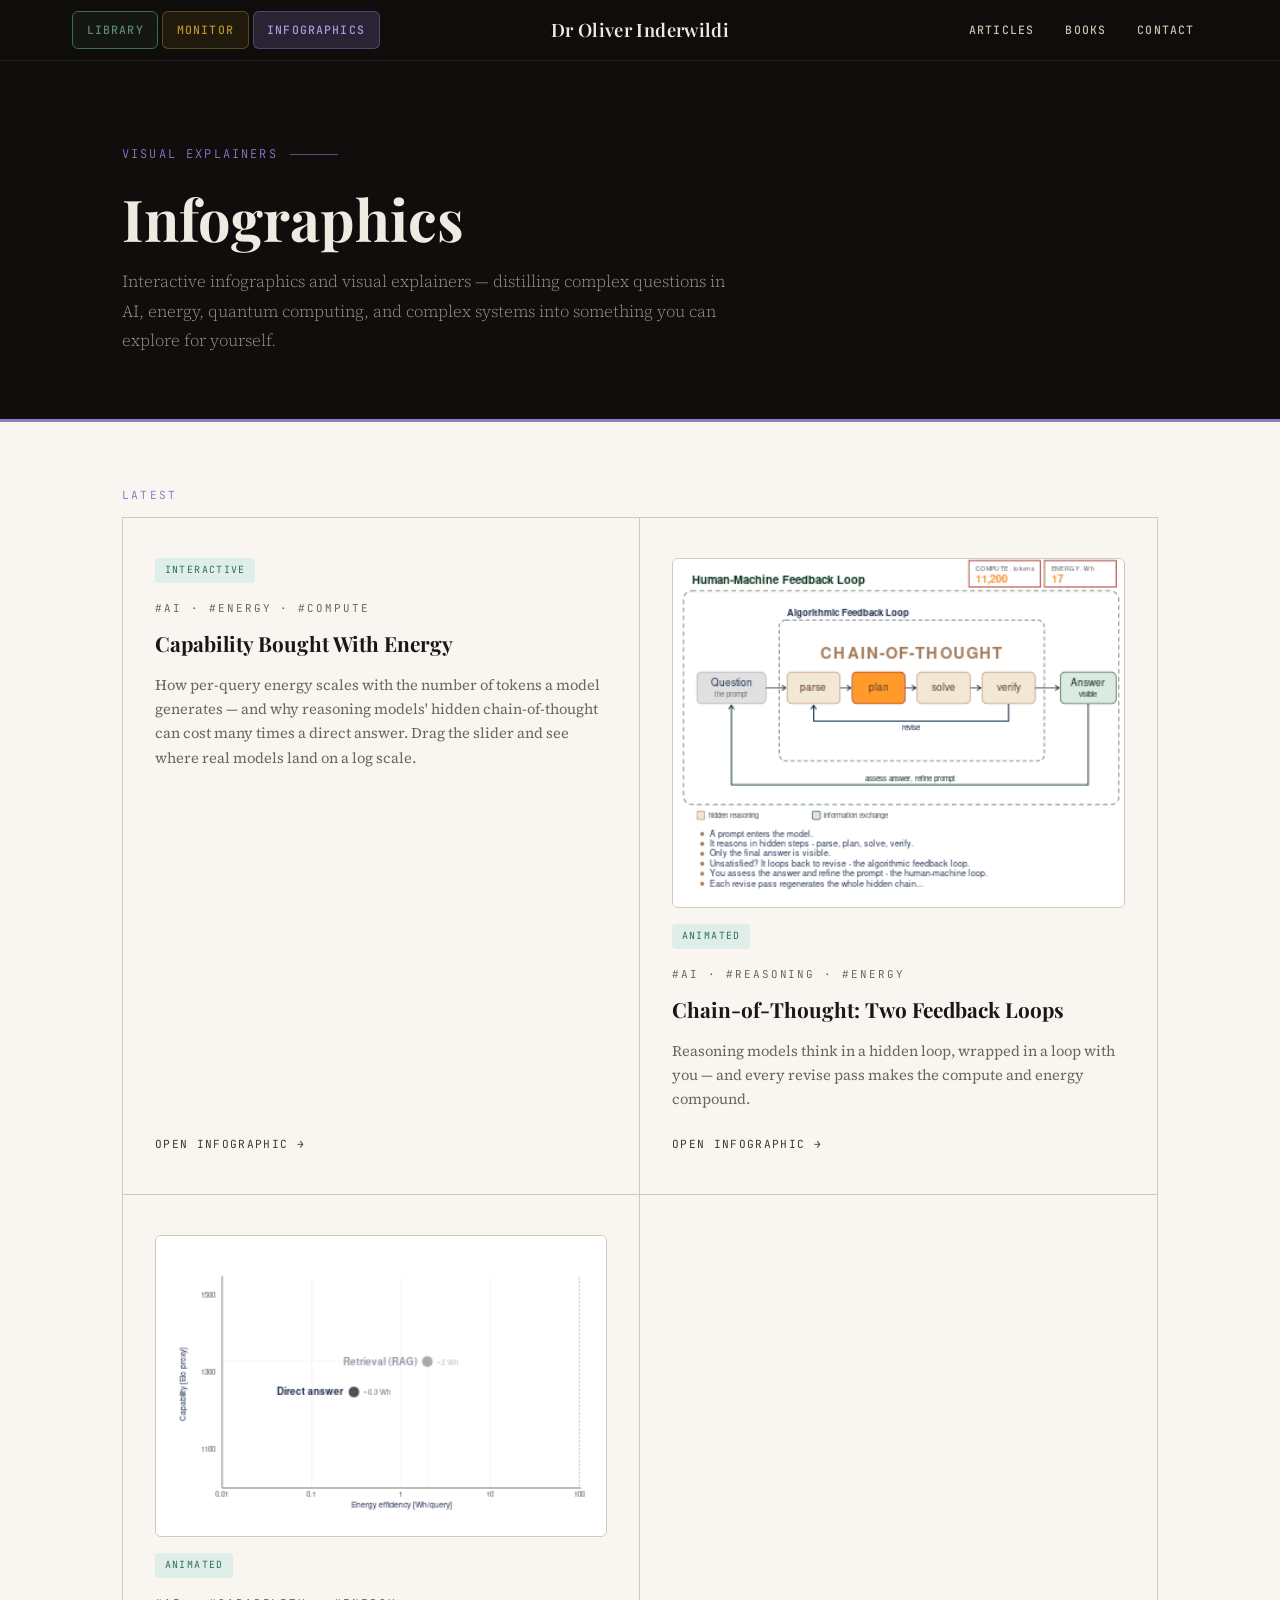
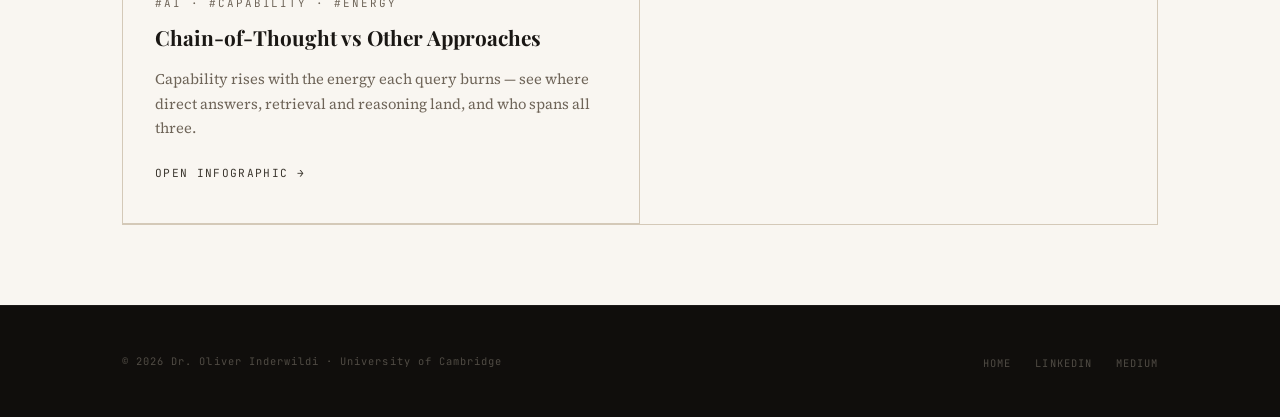
==== index.html @ 651b5c1d "Rename Infographics_index.html to index.html" ====
<!DOCTYPE html>
<html lang="en">
<head>
  <meta charset="UTF-8" />
  <meta name="viewport" content="width=device-width, initial-scale=1.0" />

  <title>Infographics | Dr. Oliver Inderwildi</title>
  <meta name="description" content="Interactive infographics and visual explainers by Dr. Oliver Inderwildi — on AI, energy, quantum computing, and complex systems." />
  <meta name="author" content="Oliver Inderwildi" />
  <link rel="canonical" href="https://oliverinderwildi.github.io/Infographics/" />

  <meta property="og:type" content="website" />
  <meta property="og:title" content="Infographics | Dr. Oliver Inderwildi" />
  <meta property="og:description" content="Interactive infographics and visual explainers on AI, energy, quantum computing, and complex systems." />
  <meta property="og:url" content="https://oliverinderwildi.github.io/Infographics/" />

  <link rel="icon" href="/favicon.ico" />

  <link rel="preconnect" href="https://fonts.googleapis.com" />
  <link rel="preconnect" href="https://fonts.gstatic.com" crossorigin />
  <link href="https://fonts.googleapis.com/css2?family=Playfair+Display:ital,wght@0,400;0,600;0,700;1,400;1,600&family=Source+Serif+4:ital,opsz,wght@0,8..60,300;0,8..60,400;0,8..60,600;1,8..60,300;1,8..60,400&family=JetBrains+Mono:wght@400;500&display=swap" rel="stylesheet" />

  <style>
:root {--ink:#1a1714;--ink-soft:#3d3830;--ink-muted:#6e6458;--ink-faint:#b0a898;--paper:#f9f6f1;--paper-warm:#f3ede3;--paper-deep:#e8ddf0;--rule:#d4c9b8;--gold:#b8922a;--gold-pale:#fdf6e3;--charcoal:#100e0c;--charcoal-mid:#1c1916;--charcoal-rim:#2a2520;--cream:#f0ebe2;--cream-dim:#c8bfb0;--info:#8a7bc8;}
*,*::before,*::after {box-sizing:border-box;margin:0;padding:0;}
html {scroll-behavior:smooth;}
body {font-family:'Source Serif 4',Georgia,serif;background:var(--paper);color:var(--ink);line-height:1.7;font-size:18px;-webkit-font-smoothing:antialiased;}
h1,h2,h3 {font-family:'Playfair Display',Georgia,serif;font-weight:700;line-height:1.15;}
.container {max-width:1100px;margin:0 auto;padding:0 2rem;}
/* ── Nav ── */
.site-nav{position:fixed;top:0;left:0;right:0;z-index:1000;background:rgba(16,14,12,0.92);backdrop-filter:blur(20px);-webkit-backdrop-filter:blur(20px);border-bottom:1px solid rgba(200,191,176,0.12);}
.nav-inner{max-width:1200px;margin:0 auto;padding:0 2rem;display:flex;align-items:center;justify-content:space-between;height:60px;}
.nav-left,.nav-right{display:flex;align-items:center;gap:0.25rem;}
.nav-center{position:absolute;left:50%;transform:translateX(-50%);}
.nav-center a{font-family:'Playfair Display',serif;font-size:1.15rem;font-weight:600;color:var(--cream);text-decoration:none;letter-spacing:0.02em;}
.nav-center a:hover{color:var(--gold);}
.nav-link{font-family:'JetBrains Mono',monospace;font-size:0.72rem;font-weight:500;letter-spacing:0.1em;text-transform:uppercase;color:var(--cream-dim);text-decoration:none;padding:0.5rem 0.85rem;border-radius:6px;transition:all .2s ease;}
.nav-link:hover{color:var(--cream);background:rgba(184,146,42,0.12);}
.nav-link.library{color:#5b8a72;border:1px solid #3d6b52;background:rgba(91,138,114,0.08);}
.nav-link.library:hover{background:rgba(91,138,114,0.18);color:#7dc4a0;}
.nav-link.monitor{color:var(--gold);border:1px solid rgba(184,146,42,0.4);background:rgba(184,146,42,0.1);}
.nav-link.monitor:hover{background:rgba(184,146,42,0.2);color:#d9b347;}
.nav-link.infographics{color:#8a7bc8;border:1px solid rgba(138,123,200,0.4);background:rgba(138,123,200,0.1);}
.nav-link.infographics:hover{background:rgba(138,123,200,0.2);color:#a899e0;}
.nav-link.infographics.active{color:#a899e0;background:rgba(138,123,200,0.22);}
/* ── Page header ── */
.page-hero{background:var(--charcoal);padding:9rem 0 4rem;border-bottom:3px solid var(--info);}
.page-hero .hero-eyebrow{font-family:'JetBrains Mono',monospace;font-size:0.75rem;letter-spacing:0.18em;text-transform:uppercase;color:var(--info);margin-bottom:1.25rem;display:flex;align-items:center;gap:0.75rem;}
.page-hero .hero-eyebrow::after{content:'';display:inline-block;width:3rem;height:1px;background:var(--info);opacity:0.6;}
.page-hero h1{font-size:clamp(2.4rem,5vw,3.6rem);color:var(--cream);margin-bottom:1rem;}
.page-hero p{font-size:1.05rem;font-weight:300;color:rgba(200,191,176,0.75);max-width:620px;line-height:1.75;}
/* ── Grid ── */
.info-section{padding:4rem 0 5rem;}
.section-label{font-family:'JetBrains Mono',monospace;font-size:0.7rem;letter-spacing:0.2em;text-transform:uppercase;color:var(--info);margin-bottom:0.75rem;}
.info-grid{display:grid;grid-template-columns:repeat(2,1fr);gap:0;border:1px solid var(--rule);}
.info-card{padding:2.5rem 2rem;border-right:1px solid var(--rule);border-bottom:1px solid var(--rule);background:var(--paper);transition:background 0.25s;position:relative;display:flex;flex-direction:column;text-decoration:none;color:inherit;}
.info-card:nth-child(2n){border-right:none;}
.info-card::before{content:'';position:absolute;top:0;left:0;right:0;height:3px;background:var(--info);transform:scaleX(0);transform-origin:left;transition:transform 0.3s ease;}
.info-card:hover{background:#f4f1fa;}
.info-card:hover::before{transform:scaleX(1);}
.card-tag{font-family:'JetBrains Mono',monospace;font-size:0.62rem;letter-spacing:0.14em;text-transform:uppercase;color:#2f6f5e;background:#dfeee8;padding:0.25rem 0.6rem;border-radius:4px;display:inline-block;margin-bottom:1rem;align-self:flex-start;}
.card-part{font-family:'JetBrains Mono',monospace;font-size:0.68rem;letter-spacing:0.18em;text-transform:uppercase;color:var(--ink-muted);margin-bottom:0.75rem;}
.card-title{font-family:'Playfair Display',serif;font-size:1.3rem;font-weight:700;color:var(--ink);line-height:1.3;margin-bottom:1rem;}
.card-excerpt{font-size:0.92rem;color:var(--ink-muted);line-height:1.65;flex:1;margin-bottom:1.5rem;}
.card-read{font-family:'JetBrains Mono',monospace;font-size:0.7rem;letter-spacing:0.12em;text-transform:uppercase;color:var(--ink-soft);display:flex;align-items:center;gap:0.5rem;}
.card-read::after{content:'\2192';transition:transform 0.2s;}
.info-card:hover .card-read::after{transform:translateX(4px);}
/* ── Footer ── */
.site-footer{background:var(--charcoal);border-top:1px solid rgba(255,255,255,0.05);padding:2.5rem 0;}
.footer-inner{display:flex;justify-content:space-between;align-items:center;flex-wrap:wrap;gap:1rem;}
.footer-copy{font-family:'JetBrains Mono',monospace;font-size:0.65rem;letter-spacing:0.1em;color:rgba(200,191,176,0.35);}
.footer-links{display:flex;gap:1.5rem;list-style:none;}
.footer-links a{font-family:'JetBrains Mono',monospace;font-size:0.65rem;letter-spacing:0.1em;text-transform:uppercase;color:rgba(200,191,176,0.35);text-decoration:none;transition:color 0.2s;}
.footer-links a:hover{color:rgba(200,191,176,0.7);}
@media (max-width:760px){.info-grid{grid-template-columns:1fr;}.info-card{border-right:none;}}
@media (max-width:600px){.site-nav{backdrop-filter:none;-webkit-backdrop-filter:none;background:var(--charcoal);}.nav-inner{flex-wrap:wrap;justify-content:center;gap:0.5rem;height:auto;padding:0.75rem 1rem;}.nav-center{position:static;transform:none;}.nav-right{display:none;}.footer-inner{flex-direction:column;text-align:center;}}
  </style>
</head>
<body>

  <nav class="site-nav">
    <div class="nav-inner">
      <div class="nav-left">
        <a href="/GoogleScholar/" class="nav-link library">Library</a>
        <a href="/Monitor/" class="nav-link monitor">Monitor</a>
        <a href="/Infographics/" class="nav-link infographics active">Infographics</a>
      </div>
      <div class="nav-center">
        <a href="https://oliverinderwildi.github.io/">Dr Oliver Inderwildi</a>
      </div>
      <div class="nav-right">
        <a href="https://oliverinderwildi.github.io/#series" class="nav-link">Articles</a>
        <a href="https://oliverinderwildi.github.io/#books" class="nav-link">Books</a>
        <a href="https://oliverinderwildi.github.io/#presence" class="nav-link">Contact</a>
      </div>
    </div>
  </nav>

  <header class="page-hero">
    <div class="container">
      <p class="hero-eyebrow">Visual Explainers</p>
      <h1>Infographics</h1>
      <p>Interactive infographics and visual explainers — distilling complex questions in AI, energy, quantum computing, and complex systems into something you can explore for yourself.</p>
    </div>
  </header>

  <section class="info-section">
    <div class="container">
      <p class="section-label">Latest</p>
      <div class="info-grid">
        <a href="LLM_compute_energy_explainer.html" class="info-card">
          <span class="card-tag">Interactive</span>
          <p class="card-part">#AI · #Energy · #Compute</p>
          <h3 class="card-title">Capability Bought With Energy</h3>
          <p class="card-excerpt">How per-query energy scales with the number of tokens a model generates — and why reasoning models' hidden chain-of-thought can cost many times a direct answer. Drag the slider and see where real models land on a log scale.</p>
          <span class="card-read">Open Infographic</span>
        </a>
        <a href="chain_of_thought.html" class="info-card">
          <img src="cot_feedback_loops_teaser.gif" alt="Chain-of-thought feedback loops animation" loading="lazy" style="width:100%;height:auto;border:1px solid var(--rule);border-radius:6px;margin-bottom:1rem;" />
          <span class="card-tag">Animated</span>
          <p class="card-part">#AI · #Reasoning · #Energy</p>
          <h3 class="card-title">Chain-of-Thought: Two Feedback Loops</h3>
          <p class="card-excerpt">Reasoning models think in a hidden loop, wrapped in a loop with you — and every revise pass makes the compute and energy compound.</p>
          <span class="card-read">Open Infographic</span>
        </a>
        <a href="cot_vs_approaches.html" class="info-card">
          <img src="cot_energy_tradeoff_teaser.gif" alt="Capability versus energy scatter animation" loading="lazy" style="width:100%;height:auto;border:1px solid var(--rule);border-radius:6px;margin-bottom:1rem;" />
          <span class="card-tag">Animated</span>
          <p class="card-part">#AI · #Capability · #Energy</p>
          <h3 class="card-title">Chain-of-Thought vs Other Approaches</h3>
          <p class="card-excerpt">Capability rises with the energy each query burns — see where direct answers, retrieval and reasoning land, and who spans all three.</p>
          <span class="card-read">Open Infographic</span>
        </a>
      </div>
    </div>
  </section>

  <footer class="site-footer">
    <div class="container">
      <div class="footer-inner">
        <p class="footer-copy">&copy; 2026 Dr. Oliver Inderwildi · University of Cambridge</p>
        <ul class="footer-links">
          <li><a href="https://oliverinderwildi.github.io/">Home</a></li>
          <li><a href="https://www.linkedin.com/in/oliverinderwildi/" target="_blank" rel="noopener me">LinkedIn</a></li>
          <li><a href="https://medium.com/@oliverinderwildi" target="_blank" rel="noopener me">Medium</a></li>
        </ul>
      </div>
    </div>
  </footer>

</body>
</html>
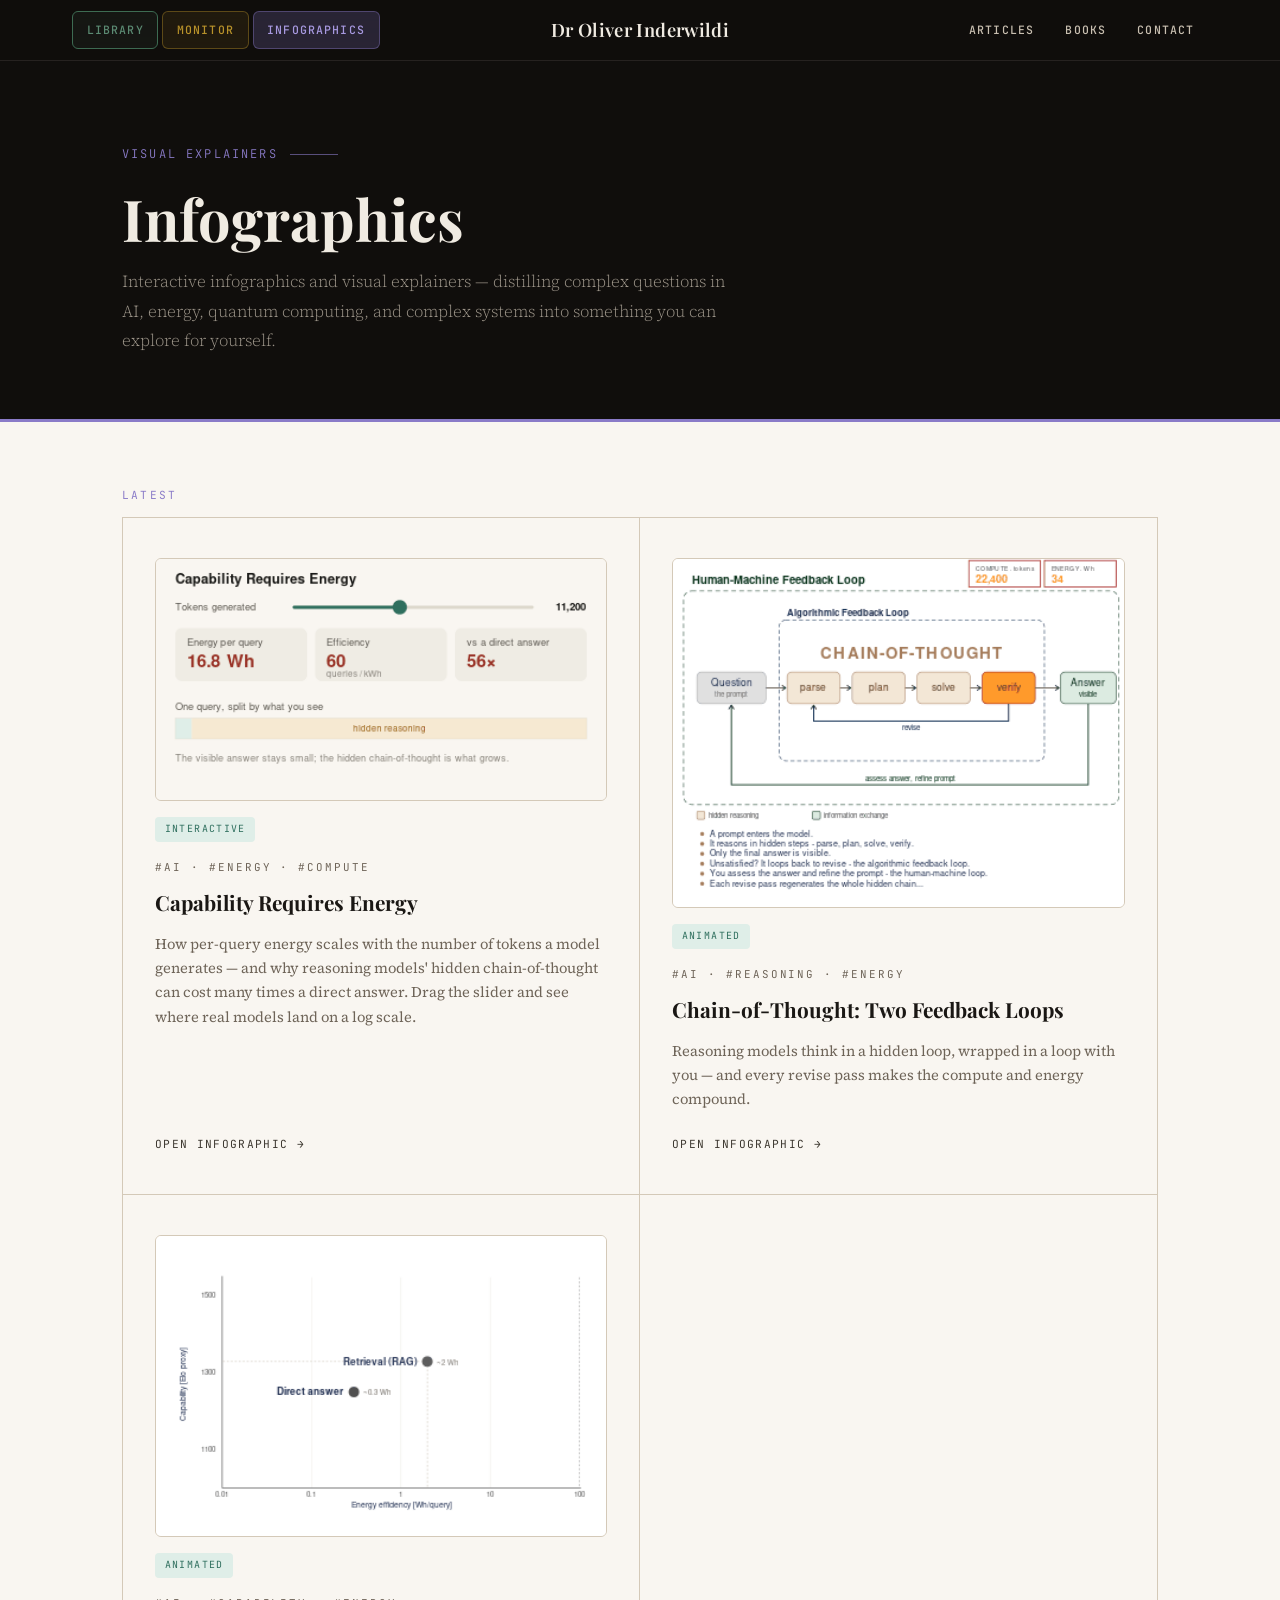
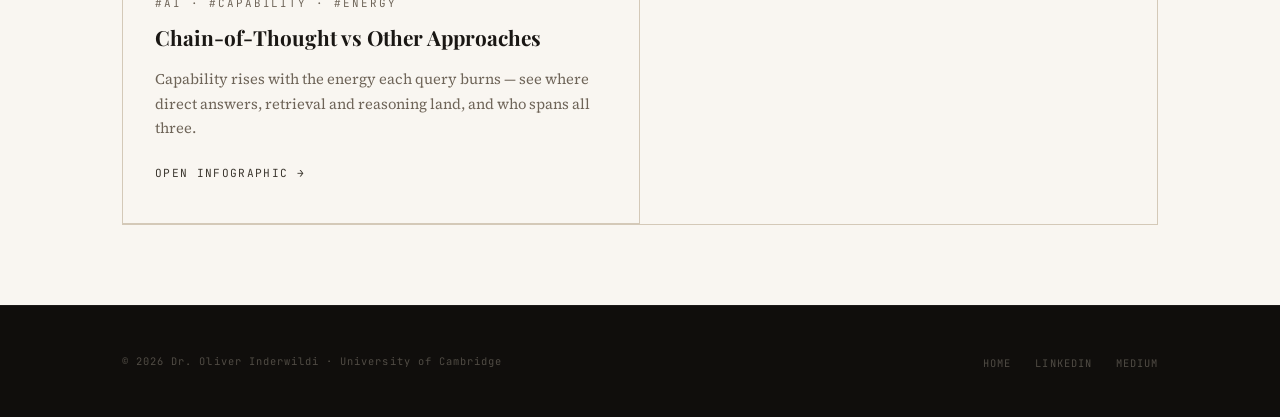
==== commit 7e5991e3: "Change card title from 'Bought With Energy' to 'Requires Energy'" ====
--- a/index.html
+++ b/index.html
@@ -109,9 +109,10 @@
       <p class="section-label">Latest</p>
       <div class="info-grid">
         <a href="LLM_compute_energy_explainer.html" class="info-card">
+          <img src="llm_energy_teaser.gif" alt="Interactive slider: energy per query rising as tokens generated increase" loading="lazy" style="width:100%;height:auto;border:1px solid var(--rule);border-radius:6px;margin-bottom:1rem;" />
           <span class="card-tag">Interactive</span>
           <p class="card-part">#AI · #Energy · #Compute</p>
-          <h3 class="card-title">Capability Bought With Energy</h3>
+          <h3 class="card-title">Capability Requires Energy</h3>
           <p class="card-excerpt">How per-query energy scales with the number of tokens a model generates — and why reasoning models' hidden chain-of-thought can cost many times a direct answer. Drag the slider and see where real models land on a log scale.</p>
           <span class="card-read">Open Infographic</span>
         </a>
